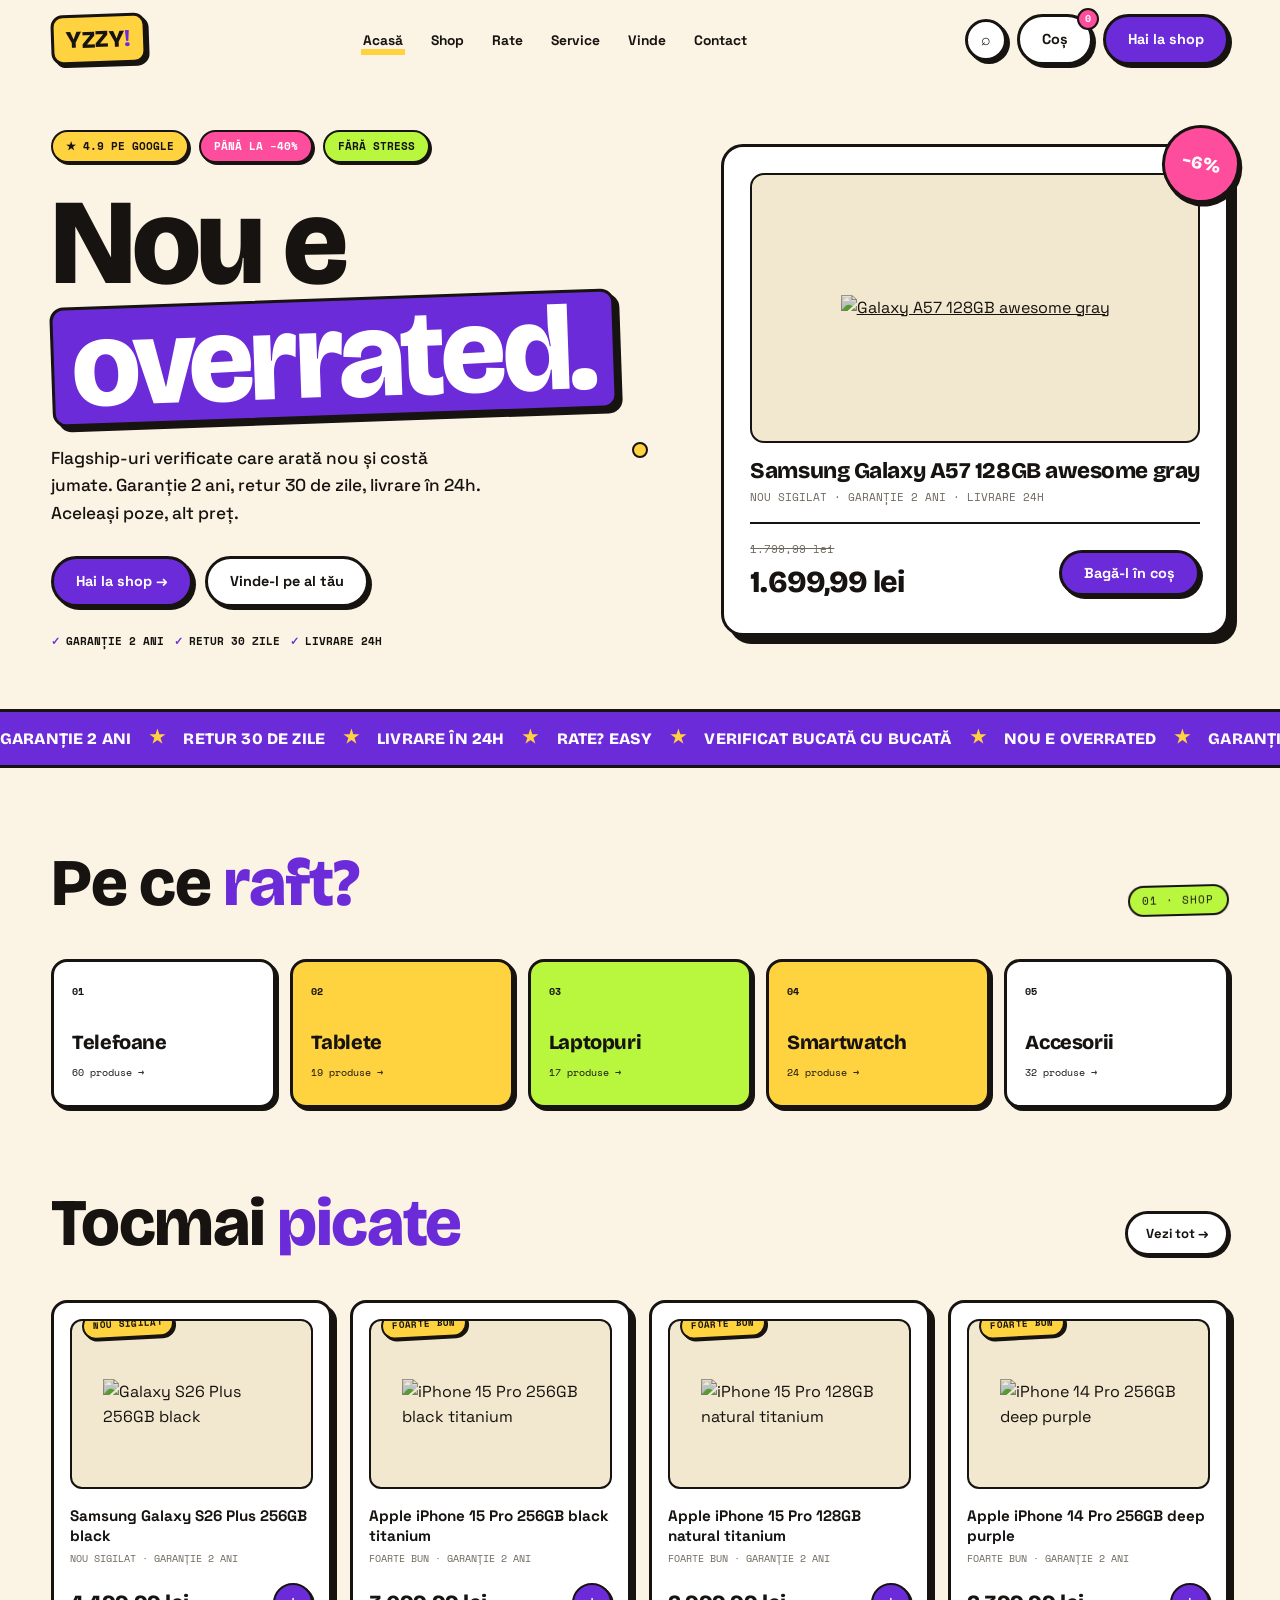
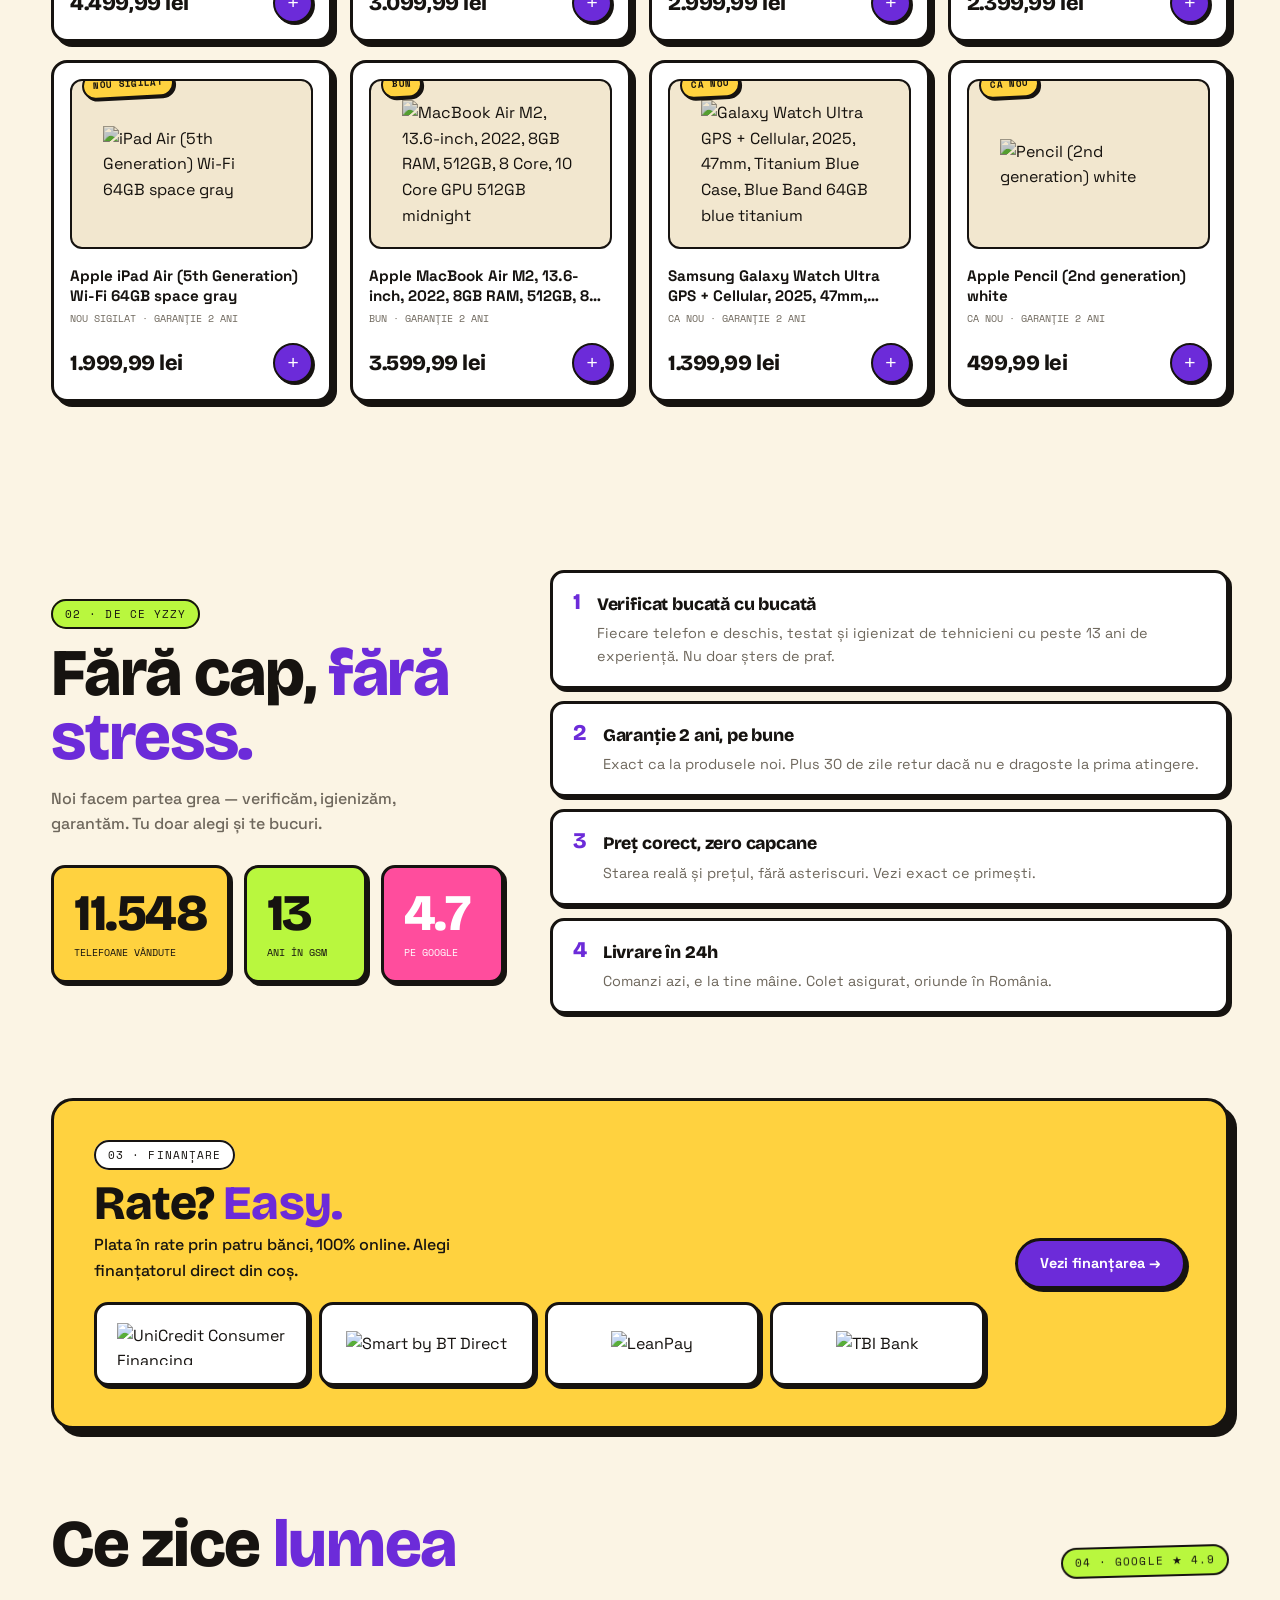
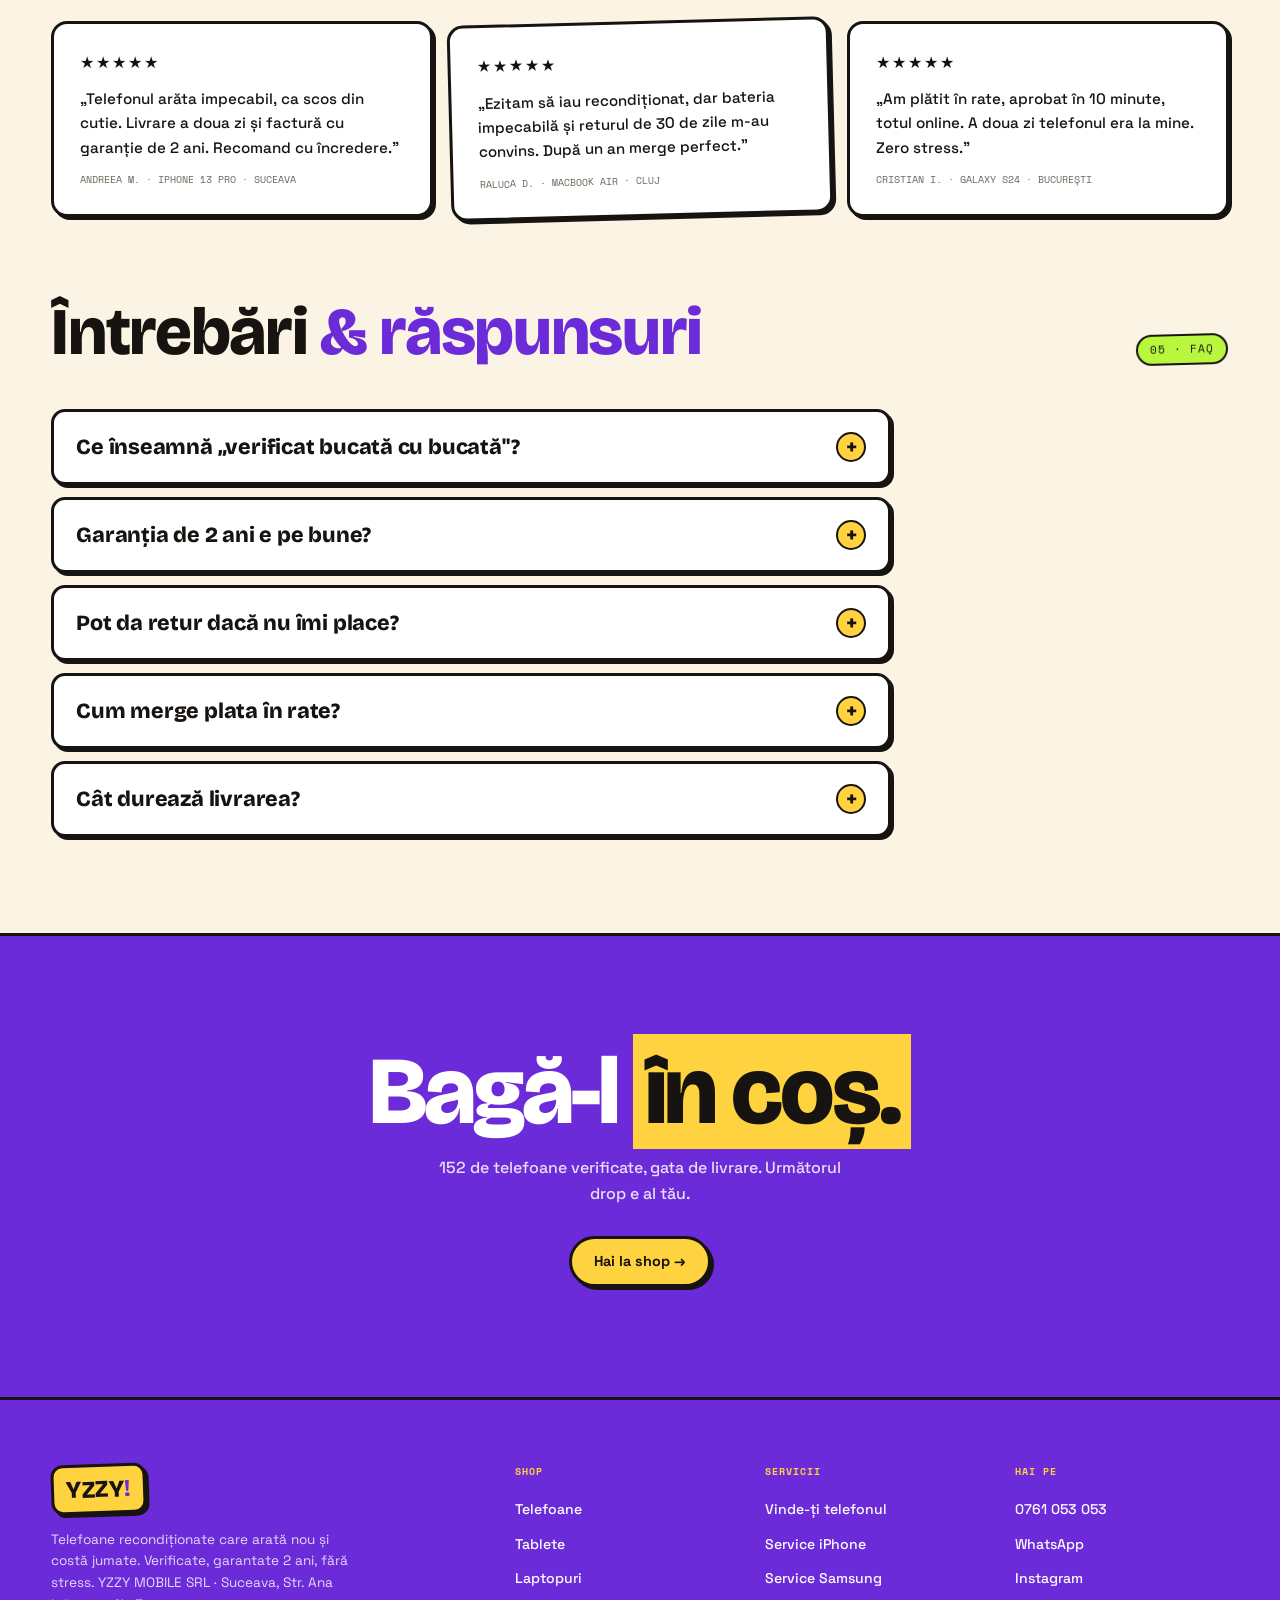
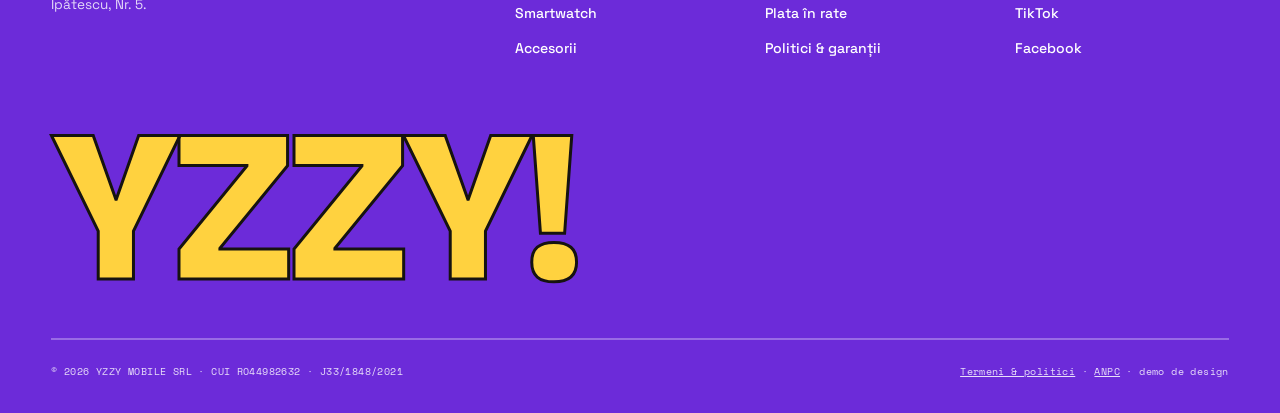
==== index.html @ 76407281 "YZZY! — NEO-POP: concept 4 (violet + galben, neo-brutalism Gen Z), logo YZZY! sticker, borduri groas" ====
<!DOCTYPE html>
<html lang="ro">
<head>
<meta charset="UTF-8">
<meta name="viewport" content="width=device-width, initial-scale=1.0">
<title>YZZY! — Nou e overrated. Telefoane recondiționate, garantate 2 ani</title>
<meta name="description" content="Flagship-uri recondiționate care arată nou și costă jumate. Garanție 2 ani, retur 30 de zile, livrare în 24h, plata în rate. Fără stress.">
<link rel="stylesheet" href="theme.css?v=1">
<style>
.hero{padding:130px 4vw 60px;position:relative;overflow:hidden}
.hero-grid{display:grid;grid-template-columns:1.1fr .9fr;gap:50px;align-items:center}
@media(max-width:1000px){.hero-grid{grid-template-columns:1fr;gap:40px}}
.hero-badges{display:flex;gap:10px;flex-wrap:wrap;margin-bottom:26px}
.hbadge{font-family:var(--f-mono);font-size:.66rem;font-weight:700;text-transform:uppercase;border:2px solid var(--ink);border-radius:100px;padding:6px 13px;box-shadow:2px 2px 0 var(--ink)}
.hbadge.y{background:var(--yellow)}.hbadge.p{background:var(--pink);color:#fff}.hbadge.l{background:var(--lime)}
.hero h1{font-size:clamp(3rem,9.5vw,8rem);letter-spacing:-.03em;line-height:.9}
.hero h1 .hl-v{display:inline-block;transform:rotate(-2deg);border:3px solid var(--ink);border-radius:14px;box-shadow:var(--shadow);padding:.02em .14em}
.hero-sub{max-width:430px;color:var(--ink);font-size:1.08rem;font-weight:500;margin:26px 0 28px}
.hero-actions{display:flex;gap:12px;flex-wrap:wrap;margin-bottom:26px}
.hero-trust{display:flex;gap:10px;flex-wrap:wrap}
.hero-trust span{font-family:var(--f-mono);font-size:.66rem;font-weight:700;text-transform:uppercase;color:var(--ink);display:flex;align-items:center;gap:6px}
.hero-trust span::before{content:"✓";color:var(--violet)}
/* card featured sticker */
.feat{background:#fff;border:var(--bd);border-radius:22px;padding:26px;box-shadow:var(--shadow-lg);position:relative;transform:rotate(1deg)}
.feat .splat{position:absolute;top:-22px;right:-14px;width:78px;height:78px;background:var(--pink);color:#fff;border:var(--bd);border-radius:50%;display:grid;place-items:center;text-align:center;font-family:var(--f-display);font-weight:800;font-size:1.1rem;line-height:.9;transform:rotate(12deg);box-shadow:var(--shadow-sm);z-index:3}
.feat .fimg{height:270px;border:2px solid var(--ink);border-radius:14px;background:var(--paper-2);display:grid;place-items:center;margin-bottom:16px}
.feat .fimg img{max-height:240px;max-width:80%;object-fit:contain;mix-blend-mode:multiply}
.feat h3{font-family:var(--f-display);font-weight:800;font-size:1.4rem;letter-spacing:-.02em;line-height:1.1}
.feat .fstate{font-family:var(--f-mono);font-size:.66rem;text-transform:uppercase;color:var(--muted);margin:6px 0 16px}
.feat .ffoot{display:flex;align-items:center;justify-content:space-between;gap:14px;border-top:2px solid var(--ink);padding-top:16px}
.feat .fprice{font-family:var(--f-display);font-weight:800;font-size:1.9rem;letter-spacing:-.03em}
.feat .fprice s{display:block;font-family:var(--f-mono);font-weight:400;font-size:.7rem;color:var(--muted);letter-spacing:0}
/* sectiuni */
.cat-grid{display:grid;grid-template-columns:repeat(5,1fr);gap:14px}
.cat{background:#fff;border:var(--bd);border-radius:var(--radius);padding:22px 18px;text-decoration:none;color:var(--ink);display:flex;flex-direction:column;gap:26px;box-shadow:var(--shadow-sm);transition:transform .14s,box-shadow .14s,background .15s}
.cat:nth-child(2n){background:var(--yellow)}.cat:nth-child(3n){background:var(--lime)}
.cat:hover{transform:translate(-3px,-3px) rotate(-1deg);box-shadow:6px 6px 0 var(--ink)}
.cat .cc{font-family:var(--f-mono);font-size:.6rem;font-weight:700;text-transform:uppercase}
.cat h3{font-family:var(--f-display);font-weight:800;font-size:1.25rem;letter-spacing:-.02em}
.cat .ccount{font-family:var(--f-mono);font-size:.62rem}
@media(max-width:1000px){.cat-grid{grid-template-columns:repeat(2,1fr)}}
@media(max-width:520px){.cat-grid{grid-template-columns:1fr}}
.why{display:grid;grid-template-columns:.8fr 1.2fr;gap:46px;align-items:center}
@media(max-width:900px){.why{grid-template-columns:1fr}}
.stats{display:grid;grid-template-columns:repeat(3,1fr);gap:14px;margin-top:28px}
.stat{border:var(--bd);border-radius:14px;padding:20px;background:#fff;box-shadow:var(--shadow-sm)}
.stat:nth-child(1){background:var(--yellow)}.stat:nth-child(2){background:var(--lime)}.stat:nth-child(3){background:var(--pink);color:#fff}
.stat b{font-family:var(--f-display);font-weight:800;font-size:clamp(2.2rem,5vw,3.2rem);display:block;line-height:1;letter-spacing:-.03em}
.stat span{font-family:var(--f-mono);font-size:.6rem;text-transform:uppercase;display:block;margin-top:6px}
.why-list{display:flex;flex-direction:column;gap:12px}
.wrow{display:flex;gap:16px;align-items:flex-start;border:var(--bd);border-radius:14px;padding:18px 20px;background:#fff;box-shadow:var(--shadow-sm)}
.wrow .wi{font-family:var(--f-display);font-weight:800;font-size:1.4rem;color:var(--violet);flex:none;line-height:1}
.wrow h4{font-family:var(--f-display);font-weight:800;font-size:1.1rem;margin-bottom:3px;letter-spacing:-.01em}
.wrow p{color:var(--muted);font-size:.9rem}
.rate-strip{background:var(--yellow);border:var(--bd);border-radius:22px;padding:40px;display:grid;grid-template-columns:1fr auto;gap:30px;align-items:center;box-shadow:var(--shadow-lg)}
.rate-tiles{display:grid;grid-template-columns:repeat(4,minmax(120px,1fr));gap:10px;margin-top:18px}
@media(max-width:1000px){.rate-strip{grid-template-columns:1fr}.rate-tiles{grid-template-columns:repeat(2,1fr)}}
.tgrid{display:grid;grid-template-columns:repeat(3,1fr);gap:16px}
@media(max-width:900px){.tgrid{grid-template-columns:1fr}}
.tcard{background:#fff;border:var(--bd);border-radius:var(--radius);padding:26px;display:flex;flex-direction:column;gap:12px;box-shadow:var(--shadow-sm)}
.tcard:nth-child(2){transform:rotate(-1.5deg)}
.tcard .stars{font-size:1rem;letter-spacing:2px}
.tcard p{font-size:.95rem;font-weight:500}
.tcard .who{font-family:var(--f-mono);font-size:.62rem;text-transform:uppercase;color:var(--muted);margin-top:auto}
.faq-item{border:var(--bd);border-radius:14px;margin-bottom:12px;overflow:hidden;background:#fff;box-shadow:var(--shadow-sm)}
.faq-q{width:100%;background:none;border:none;color:var(--ink);font-family:var(--f-display);font-weight:800;font-size:clamp(1.05rem,2.2vw,1.35rem);text-align:left;padding:20px 22px;display:flex;justify-content:space-between;align-items:center;gap:18px;cursor:none;letter-spacing:-.01em}
.faq-q .ic{flex:none;width:30px;height:30px;border:2px solid var(--ink);border-radius:50%;display:grid;place-items:center;background:var(--yellow);transition:transform .3s,background .3s}
.faq-item.open .faq-q .ic{transform:rotate(45deg);background:var(--violet);color:#fff}
.faq-a{max-height:0;overflow:hidden;transition:max-height .4s cubic-bezier(.22,1,.36,1)}
.faq-a p{color:var(--muted);padding:0 22px 22px;font-size:.95rem}
.final{padding:110px 4vw;text-align:center;background:var(--violet);color:#fff;border-top:3px solid var(--ink)}
.final h2{font-size:clamp(2.6rem,8vw,6rem);margin-bottom:18px;letter-spacing:-.03em}
.final h2 .hl{color:var(--ink)}
.final p{color:rgba(255,255,255,.85);max-width:440px;margin:0 auto 30px;font-weight:500}
</style>
</head>
<body>
<nav id="nav"></nav>

<header class="hero">
  <div class="hero-grid">
    <div>
      <div class="hero-badges">
        <span class="hbadge y">★ 4.9 pe Google</span>
        <span class="hbadge p">până la −40%</span>
        <span class="hbadge l">fără stress</span>
      </div>
      <h1 class="display">Nou e <span class="hl-v">overrated.</span></h1>
      <p class="hero-sub">Flagship-uri verificate care arată nou și costă jumate. Garanție 2 ani, retur 30 de zile, livrare în 24h. Aceleași poze, alt preț.</p>
      <div class="hero-actions">
        <a class="btn btn-violet" href="catalog.html">Hai la shop →</a>
        <a class="btn btn-white" href="vinde.html">Vinde-l pe al tău</a>
      </div>
      <div class="hero-trust"><span>Garanție 2 ani</span><span>Retur 30 zile</span><span>Livrare 24h</span></div>
    </div>
    <div class="feat reveal in" id="feat"></div>
  </div>
</header>

<div class="marq" id="marq" aria-hidden="true"></div>

<section>
  <div class="sec-head reveal">
    <h2 class="sec-title">Pe ce <em>raft?</em></h2>
    <span class="sec-num">01 · SHOP</span>
  </div>
  <div class="cat-grid" id="cats"></div>
</section>

<section style="padding-top:0">
  <div class="sec-head reveal">
    <h2 class="sec-title">Tocmai <em>picate</em></h2>
    <a class="pill" href="catalog.html">Vezi tot →</a>
  </div>
  <div class="pgrid" id="newGrid"></div>
</section>

<section>
  <div class="why">
    <div class="reveal">
      <span class="sec-num">02 · DE CE YZZY</span>
      <h2 class="sec-title" style="margin:16px 0 16px">Fără cap, <em>fără stress.</em></h2>
      <p class="muted" style="max-width:360px;font-weight:500">Noi facem partea grea — verificăm, igienizăm, garantăm. Tu doar alegi și te bucuri.</p>
      <div class="stats">
        <div class="stat"><b data-count="12000" data-suffix="+">0</b><span>telefoane vândute</span></div>
        <div class="stat"><b data-count="13" data-suffix="+">0</b><span>ani în GSM</span></div>
        <div class="stat"><b data-count="4.9" data-dec="1">0</b><span>pe Google</span></div>
      </div>
    </div>
    <div class="why-list reveal">
      <div class="wrow"><span class="wi">1</span><div><h4>Verificat bucată cu bucată</h4><p>Fiecare telefon e deschis, testat și igienizat de tehnicieni cu peste 13 ani de experiență. Nu doar șters de praf.</p></div></div>
      <div class="wrow"><span class="wi">2</span><div><h4>Garanție 2 ani, pe bune</h4><p>Exact ca la produsele noi. Plus 30 de zile retur dacă nu e dragoste la prima atingere.</p></div></div>
      <div class="wrow"><span class="wi">3</span><div><h4>Preț corect, zero capcane</h4><p>Starea reală și prețul, fără asteriscuri. Vezi exact ce primești.</p></div></div>
      <div class="wrow"><span class="wi">4</span><div><h4>Livrare în 24h</h4><p>Comanzi azi, e la tine mâine. Colet asigurat, oriunde în România.</p></div></div>
    </div>
  </div>
</section>

<section style="padding-top:0">
  <div class="rate-strip reveal">
    <div>
      <span class="sec-num" style="background:#fff">03 · FINANȚARE</span>
      <h2 class="sec-title" style="font-size:clamp(1.8rem,4vw,3rem);margin:14px 0 6px">Rate? <em>Easy.</em></h2>
      <p style="font-weight:500;max-width:420px;margin-bottom:6px">Plata în rate prin patru bănci, 100% online. Alegi finanțatorul direct din coș.</p>
      <div class="rate-tiles">
        <a class="partner-tile" href="rate.html#unicredit"><img src="https://yzzy.ro/wp-content/uploads/2025/02/logo-unicredit-contrast-alb-2.jpg" alt="UniCredit Consumer Financing"></a>
        <a class="partner-tile" href="rate.html#bt"><img src="https://yzzy.ro/wp-content/uploads/2025/02/Logo-Smart-by-BT-Direct-1-300x115.webp" alt="Smart by BT Direct"></a>
        <a class="partner-tile" href="rate.html#leanpay"><img src="https://yzzy.ro/wp-content/uploads/2025/06/LP-logo-small-300x86.png" alt="LeanPay"></a>
        <a class="partner-tile" href="rate.html#tbi"><img src="https://yzzy.ro/wp-content/uploads/2025/02/tbi-bank-logo.webp" alt="TBI Bank"></a>
      </div>
    </div>
    <a class="btn btn-violet" href="rate.html">Vezi finanțarea →</a>
  </div>
</section>

<section style="padding-top:0">
  <div class="sec-head reveal">
    <h2 class="sec-title">Ce zice <em>lumea</em></h2>
    <span class="sec-num">04 · GOOGLE ★ 4.9</span>
  </div>
  <div class="tgrid">
    <div class="tcard reveal"><span class="stars">★★★★★</span><p>„Telefonul arăta impecabil, ca scos din cutie. Livrare a doua zi și factură cu garanție de 2 ani. Recomand cu încredere."</p><span class="who">Andreea M. · iPhone 13 Pro · Suceava</span></div>
    <div class="tcard reveal"><span class="stars">★★★★★</span><p>„Ezitam să iau recondiționat, dar bateria impecabilă și returul de 30 de zile m-au convins. După un an merge perfect."</p><span class="who">Raluca D. · MacBook Air · Cluj</span></div>
    <div class="tcard reveal"><span class="stars">★★★★★</span><p>„Am plătit în rate, aprobat în 10 minute, totul online. A doua zi telefonul era la mine. Zero stress."</p><span class="who">Cristian I. · Galaxy S24 · București</span></div>
  </div>
</section>

<section style="padding-top:0" id="faq">
  <div class="sec-head reveal">
    <h2 class="sec-title">Întrebări <em>& răspunsuri</em></h2>
    <span class="sec-num">05 · FAQ</span>
  </div>
  <div style="max-width:840px">
    <div class="faq-item reveal"><button class="faq-q">Ce înseamnă „verificat bucată cu bucată"?<span class="ic">+</span></button>
      <div class="faq-a"><p>Fiecare dispozitiv e deschis, inspectat și testat de tehnicieni cu peste 13 ani de experiență: baterie, ecran, camere, senzori, conectivitate. Apoi e igienizat profesional. Nu intră la vânzare până nu e impecabil.</p></div></div>
    <div class="faq-item reveal"><button class="faq-q">Garanția de 2 ani e pe bune?<span class="ic">+</span></button>
      <div class="faq-a"><p>Pe bune. 24 de luni pentru persoane fizice (12 luni pentru firme și anumite categorii). Orice defect care nu e din utilizare greșită se repară gratuit în service-ul nostru din Suceava.</p></div></div>
    <div class="faq-item reveal"><button class="faq-q">Pot da retur dacă nu îmi place?<span class="ic">+</span></button>
      <div class="faq-a"><p>Da, ai 30 de zile de la primire. Produsul trebuie returnat în starea în care l-ai primit, iar banii se întorc prin transfer bancar în maximum 30 de zile.</p></div></div>
    <div class="faq-item reveal"><button class="faq-q">Cum merge plata în rate?<span class="ic">+</span></button>
      <div class="faq-a"><p>Alegi finanțarea direct din coș: UniCredit Consumer Financing, Smart by BT Direct, LeanPay sau TBI Bank. Aprobarea durează câteva minute, 100% online. Dobânda și DAE sunt stabilite de fiecare finanțator, în funcție de numărul de rate.</p></div></div>
    <div class="faq-item reveal"><button class="faq-q">Cât durează livrarea?<span class="ic">+</span></button>
      <div class="faq-a"><p>De regulă 24 de ore, orientativ 1–3 zile lucrătoare în funcție de zonă. Livrarea e gratuită, prin curier, cu colet asigurat.</p></div></div>
  </div>
</section>

<section class="final">
  <h2 class="display reveal">Bagă-l <span class="hl">în coș.</span></h2>
  <p class="reveal">152 de telefoane verificate, gata de livrare. Următorul drop e al tău.</p>
  <a class="btn btn-yellow reveal" href="catalog.html">Hai la shop →</a>
</section>

<footer id="footer"></footer>

<script src="data/catalog.js?v=1"></script>
<script src="app.js?v=1"></script>
<script>
renderNav('index.html');
renderMarquee(document.getElementById('marq'));
renderFooter(document.getElementById('footer'));

// featured (cel mai nou telefon cu reducere)
const feat=P.filter(p=>p.cat==='telefoane').find(p=>p.on_sale&&p.regular>p.price)||P.find(p=>p.cat==='telefoane');
const fsale=feat.on_sale&&feat.regular>feat.price;
document.getElementById('feat').innerHTML=`
  <span class="splat">${fsale?('−'+Math.round((1-feat.price/feat.regular)*100)+'%'):'NOU'}</span>
  <a class="fimg" href="produs.html?id=${feat.id}"><img src="${feat.imgs[0]}" alt="${feat.name}"></a>
  <h3>${feat.brand} ${feat.name}</h3>
  <div class="fstate">${feat.condition} · garanție 2 ani · livrare 24h</div>
  <div class="ffoot">
    <span class="fprice">${fsale?`<s>${fmtLei(feat.regular)}</s>`:''}${fmtLei(feat.price)}</span>
    <button class="btn btn-violet" data-add="${feat.id}">Bagă-l în coș</button>
  </div>`;
document.getElementById('feat').addEventListener('click',e=>{const b=e.target.closest('[data-add]');if(b){e.preventDefault();addToCart(b.dataset.add);}});

// categorii
document.getElementById('cats').innerHTML=CATS.map((c,i)=>{
  const n=P.filter(p=>p.cat===c.key).length;
  return `<a class="cat reveal" href="catalog.html?cat=${c.key}">
    <span class="cc">0${i+1}</span>
    <div><h3>${c.label}</h3><span class="ccount">${n} produse →</span></div></a>`;
}).join('');

// tocmai picate
const newGrid=document.getElementById('newGrid');
newGrid.innerHTML=P.filter(p=>p.cat==='telefoane').slice(0,4)
  .concat(P.filter(p=>p.cat==='tablete').slice(0,1),P.filter(p=>p.cat==='laptopuri').slice(0,1),P.filter(p=>p.cat==='smartwatch').slice(0,1),P.filter(p=>p.cat==='accesorii').slice(0,1))
  .map(cardHTML).join('');
bindAddButtons(newGrid);

// FAQ
document.querySelectorAll('.faq-q').forEach(btn=>btn.addEventListener('click',()=>{
  const item=btn.parentElement,ans=item.querySelector('.faq-a'),open=item.classList.contains('open');
  document.querySelectorAll('.faq-item.open').forEach(o=>{o.classList.remove('open');o.querySelector('.faq-a').style.maxHeight=null});
  if(!open){item.classList.add('open');ans.style.maxHeight=ans.scrollHeight+'px'}
}));

initReveal();initCounters();
</script>
</body>
</html>
---- theme.css ----
/* YZZY — NEO-POP · temă comună (violet + galben, neo-brutalism Gen Z) */
@import url('https://fonts.googleapis.com/css2?family=Bricolage+Grotesque:opsz,wght@12..96,600;12..96,700;12..96,800&family=Space+Grotesk:wght@400;500;700&family=Space+Mono:wght@400;700&display=swap');

:root{
  --paper:#FBF4E4;
  --paper-2:#F2E7CF;
  --card:#FFFFFF;
  --ink:#161310;
  --violet:#6C2BD9;
  --violet-deep:#4A1A9E;
  --yellow:#FFD23F;
  --pink:#FF4D9D;
  --lime:#B9F73E;
  --muted:#6E675C;
  --shadow:5px 5px 0 var(--ink);
  --shadow-sm:3px 3px 0 var(--ink);
  --shadow-lg:8px 8px 0 var(--ink);
  --bd:3px solid var(--ink);
  --radius:16px;
  --f-display:'Bricolage Grotesque',sans-serif;
  --f-text:'Space Grotesk',sans-serif;
  --f-mono:'Space Mono',monospace;
}
*{margin:0;padding:0;box-sizing:border-box}
html{scroll-behavior:smooth}
body{background:var(--paper);color:var(--ink);font-family:var(--f-text);font-size:16px;line-height:1.6;-webkit-font-smoothing:antialiased;overflow-x:hidden;cursor:none}
::selection{background:var(--yellow);color:var(--ink)}
a{color:inherit}
img{max-width:100%}

.display{font-family:var(--f-display);font-weight:800;letter-spacing:-.02em;line-height:.95}
.mono{font-family:var(--f-mono);letter-spacing:.02em;text-transform:uppercase}
.violet{color:var(--violet)}
.muted{color:var(--muted)}
.hl{background:var(--yellow);padding:0 .12em;box-decoration-break:clone;-webkit-box-decoration-break:clone}
.hl-v{background:var(--violet);color:#fff;padding:0 .12em;box-decoration-break:clone;-webkit-box-decoration-break:clone}

/* ---------- cursor sticker ---------- */
.cur{position:fixed;width:16px;height:16px;border-radius:50%;background:var(--yellow);border:2px solid var(--ink);pointer-events:none;z-index:10000;transform:translate(-50%,-50%);transition:width .18s,height .18s,background .18s}
.cur.big{width:46px;height:46px;background:var(--violet)}
@media(hover:none){.cur{display:none}body{cursor:auto}}

/* ---------- nav ---------- */
nav{position:fixed;top:0;left:0;right:0;z-index:100;display:flex;align-items:center;justify-content:space-between;gap:16px;padding:14px 4vw;transition:background .3s;border-bottom:3px solid transparent}
nav.scrolled{background:var(--paper);border-bottom-color:var(--ink)}
.logo{text-decoration:none;display:inline-flex;align-items:center;transition:transform .2s}
.logo:hover{transform:rotate(-3deg) scale(1.04)}
.logo .sticker{font-family:var(--f-display);font-weight:800;font-size:1.5rem;letter-spacing:-.02em;background:var(--yellow);color:var(--ink);border:var(--bd);border-radius:12px;padding:3px 12px;box-shadow:var(--shadow-sm);transform:rotate(-2deg);display:inline-block}
.logo .sticker b{color:var(--violet)}
.nav-links{display:flex;gap:24px;list-style:none}
.nav-links a{font-family:var(--f-text);font-size:.86rem;font-weight:700;color:var(--ink);text-decoration:none;padding:4px 2px;transition:color .15s;position:relative}
.nav-links a::after{content:"";position:absolute;left:0;right:0;bottom:-2px;height:6px;background:var(--yellow);z-index:-1;transform:scaleX(0);transform-origin:left;transition:transform .2s}
.nav-links a:hover,.nav-links a.active{color:var(--ink)}
.nav-links a:hover::after,.nav-links a.active::after{transform:scaleX(1)}
.nav-cta{display:flex;gap:10px;align-items:center}
.btn{display:inline-flex;align-items:center;justify-content:center;gap:8px;font-family:var(--f-text);font-weight:700;font-size:.9rem;padding:11px 22px;border-radius:100px;text-decoration:none;border:var(--bd);cursor:none;box-shadow:var(--shadow-sm);transition:transform .12s,box-shadow .12s,background .2s,color .2s}
.btn:hover{transform:translate(-2px,-2px);box-shadow:5px 5px 0 var(--ink)}
.btn:active{transform:translate(2px,2px);box-shadow:0 0 0 var(--ink)}
.btn-violet{background:var(--violet);color:#fff}
.btn-yellow{background:var(--yellow);color:var(--ink)}
.btn-white{background:#fff;color:var(--ink)}
#cartBtn{position:relative}
.cart-count{position:absolute;top:-9px;right:-9px;min-width:22px;height:22px;border-radius:100px;background:var(--pink);color:#fff;border:2px solid var(--ink);font-family:var(--f-mono);font-size:.62rem;font-weight:700;display:grid;place-items:center;padding:0 5px}
.icon-btn{width:42px;height:42px;border-radius:50%;border:var(--bd);background:#fff;color:var(--ink);cursor:none;display:grid;place-items:center;font-size:1rem;box-shadow:var(--shadow-sm);transition:transform .12s,box-shadow .12s,background .2s}
.icon-btn:hover{transform:translate(-2px,-2px);box-shadow:5px 5px 0 var(--ink);background:var(--yellow)}
@media(max-width:980px){.nav-links{display:none}}

/* ---------- marquee ---------- */
.marq{background:var(--violet);border-top:3px solid var(--ink);border-bottom:3px solid var(--ink);overflow:hidden;padding:12px 0}
.marq-track{display:flex;gap:18px;width:max-content;animation:scroll 24s linear infinite}
.marq-track:hover{animation-play-state:paused}
.marq-track span{font-family:var(--f-display);font-weight:800;font-size:1rem;text-transform:uppercase;color:#fff;white-space:nowrap;display:flex;align-items:center;gap:18px;letter-spacing:.01em}
.marq-track i{font-style:normal;color:var(--yellow);font-size:1.1rem}
@keyframes scroll{to{transform:translateX(-50%)}}

/* ---------- secțiuni ---------- */
section{padding:84px 4vw;position:relative}
.sec-head{display:flex;align-items:flex-end;justify-content:space-between;gap:24px;margin-bottom:44px;flex-wrap:wrap}
.sec-num{font-family:var(--f-mono);font-size:.66rem;letter-spacing:.1em;text-transform:uppercase;color:var(--ink);background:var(--lime);border:2px solid var(--ink);padding:5px 12px;border-radius:100px;transform:rotate(-1.5deg)}
.sec-title{font-family:var(--f-display);font-weight:800;font-size:clamp(2.1rem,5.2vw,4.2rem);line-height:.96;letter-spacing:-.02em}
.sec-title em{font-style:normal;color:var(--violet)}
.reveal{opacity:0;transform:translateY(34px);transition:opacity .6s cubic-bezier(.22,1,.36,1),transform .6s cubic-bezier(.22,1,.36,1)}
.reveal.in{opacity:1;transform:none}

/* ---------- board ---------- */
.board{background:var(--card);border:var(--bd);border-radius:var(--radius);overflow:hidden;box-shadow:var(--shadow)}
.board-row{display:flex;gap:14px;align-items:center;padding:15px 20px;border-bottom:2px solid var(--ink);font-size:.86rem;text-decoration:none;transition:background .15s}
.board-row:last-child{border-bottom:none}
a.board-row:hover{background:var(--yellow)}
.board-row .col-name{flex:2;min-width:0;color:var(--ink);font-weight:700;white-space:nowrap;overflow:hidden;text-overflow:ellipsis}
.board-row .col-state{width:120px;color:var(--violet);flex:none;font-family:var(--f-mono);font-size:.7rem;font-weight:700;text-transform:uppercase}
.board-row .col-tag{flex:1.4;min-width:0;color:var(--muted);font-family:var(--f-mono);font-size:.68rem;white-space:nowrap;overflow:hidden;text-overflow:ellipsis}
.board-row .col-price{color:var(--ink);font-family:var(--f-display);font-weight:800;font-size:1.05rem;flex:none}
.board-head{background:var(--paper-2)}
.board-head .col-state,.board-head .col-price,.board-head .col-name{color:var(--muted);font-family:var(--f-mono);font-weight:400;font-size:.64rem;text-transform:uppercase}

/* ---------- carduri produs ---------- */
.pgrid{display:grid;grid-template-columns:repeat(4,1fr);gap:18px}
.pcard{position:relative;background:var(--card);border:var(--bd);border-radius:var(--radius);padding:16px;display:flex;flex-direction:column;gap:5px;text-decoration:none;color:var(--ink);box-shadow:var(--shadow);transition:transform .15s,box-shadow .15s}
.pcard:hover{transform:translate(-3px,-3px);box-shadow:8px 8px 0 var(--ink)}
.pvis{position:relative;height:170px;border:2px solid var(--ink);border-radius:12px;background:var(--paper-2);display:grid;place-items:center;margin-bottom:12px;overflow:hidden}
.pvis img{max-width:74%;max-height:82%;object-fit:contain;mix-blend-mode:multiply;transition:transform .3s cubic-bezier(.34,1.56,.64,1)}
.pcard:hover .pvis img{transform:scale(1.07) rotate(-2deg)}
.ptag{position:absolute;top:-10px;left:10px;z-index:2;font-family:var(--f-mono);font-size:.58rem;font-weight:700;letter-spacing:.04em;text-transform:uppercase;color:var(--ink);background:var(--yellow);border:2px solid var(--ink);padding:4px 9px;border-radius:100px;transform:rotate(-3deg);box-shadow:2px 2px 0 var(--ink)}
.pname{font-weight:700;font-size:.95rem;line-height:1.3;display:-webkit-box;-webkit-line-clamp:2;-webkit-box-orient:vertical;overflow:hidden;min-height:2.5em}
.pstate{font-family:var(--f-mono);font-size:.6rem;text-transform:uppercase;color:var(--muted)}
.pfoot{display:flex;align-items:center;justify-content:space-between;margin-top:12px}
.pprice{font-family:var(--f-display);font-weight:800;font-size:1.35rem;letter-spacing:-.02em}
.pprice s{font-family:var(--f-mono);font-weight:400;font-size:.62rem;color:var(--muted);margin-right:6px;letter-spacing:0}
.padd{width:40px;height:40px;border-radius:50%;background:var(--violet);border:2px solid var(--ink);color:#fff;font-size:1.2rem;cursor:none;display:grid;place-items:center;box-shadow:2px 2px 0 var(--ink);transition:transform .12s,box-shadow .12s,background .2s}
.padd:hover{background:var(--yellow);color:var(--ink);transform:translate(-1px,-1px) rotate(90deg);box-shadow:3px 3px 0 var(--ink)}
@media(max-width:1100px){.pgrid{grid-template-columns:repeat(3,1fr)}}
@media(max-width:820px){.pgrid{grid-template-columns:repeat(2,1fr)}}
@media(max-width:520px){.pgrid{grid-template-columns:1fr}}

/* ---------- pills ---------- */
.pills{display:flex;gap:8px;flex-wrap:wrap}
.pill{font-family:var(--f-text);font-size:.82rem;font-weight:700;padding:9px 18px;border-radius:100px;border:var(--bd);background:#fff;color:var(--ink);cursor:none;transition:transform .12s,box-shadow .12s,background .15s;box-shadow:2px 2px 0 var(--ink);text-decoration:none}
.pill:hover{transform:translate(-2px,-2px);box-shadow:4px 4px 0 var(--ink)}
.pill.active{background:var(--violet);color:#fff}

/* ---------- parteneri ---------- */
.partner-tile{background:#fff;border:var(--bd);border-radius:14px;padding:16px 20px;display:grid;place-items:center;text-decoration:none;box-shadow:var(--shadow-sm);transition:transform .12s,box-shadow .12s;min-height:84px}
.partner-tile img{max-height:42px;max-width:100%;object-fit:contain}
.partner-tile:hover{transform:translate(-3px,-3px);box-shadow:6px 6px 0 var(--ink)}

/* ---------- footer ---------- */
footer{border-top:3px solid var(--ink);padding:64px 4vw 34px;background:var(--violet);color:#fff}
.foot-grid{display:grid;grid-template-columns:2fr 1fr 1fr 1fr;gap:36px;margin-bottom:50px}
.foot-grid h5{font-family:var(--f-mono);font-size:.62rem;letter-spacing:.1em;text-transform:uppercase;color:var(--yellow);margin-bottom:16px}
.foot-grid ul{list-style:none}
.foot-grid li{margin-bottom:9px}
.foot-grid a{color:#fff;text-decoration:none;font-size:.88rem;font-weight:500;transition:color .2s}
.foot-grid a:hover{color:var(--yellow)}
.foot-brand p{color:rgba(255,255,255,.82);font-size:.85rem;max-width:300px;margin-top:14px}
.foot-mega{font-family:var(--f-display);font-weight:800;font-size:clamp(4rem,17vw,15rem);line-height:.82;letter-spacing:-.03em;color:var(--yellow);-webkit-text-stroke:3px var(--ink);margin:10px 0 40px}
.foot-bottom{display:flex;justify-content:space-between;gap:18px;flex-wrap:wrap;border-top:2px solid rgba(255,255,255,.3);padding-top:24px;font-family:var(--f-mono);font-size:.62rem;letter-spacing:.04em;color:rgba(255,255,255,.85)}
.foot-bottom a{color:inherit}
@media(max-width:900px){.foot-grid{grid-template-columns:1fr 1fr}}

/* ---------- toast ---------- */
.toast{position:fixed;bottom:24px;left:50%;transform:translate(-50%,90px) rotate(-1.5deg);background:var(--yellow);color:var(--ink);border:var(--bd);font-family:var(--f-display);font-weight:700;font-size:.9rem;padding:13px 22px;border-radius:100px;z-index:300;transition:transform .35s cubic-bezier(.34,1.56,.64,1);pointer-events:none;box-shadow:var(--shadow)}
.toast.show{transform:translate(-50%,0) rotate(-1.5deg)}
.toast b{color:var(--violet)}

/* ---------- search ---------- */
.search-ov{position:fixed;inset:0;background:rgba(108,43,217,.95);backdrop-filter:blur(6px);z-index:250;display:none;padding:14vh 6vw 0;flex-direction:column;align-items:center}
.search-ov.show{display:flex}
.search-ov input{width:min(640px,100%);background:#fff;border:var(--bd);box-shadow:var(--shadow);color:var(--ink);font-family:var(--f-display);font-weight:800;font-size:clamp(1.4rem,4vw,2.4rem);padding:14px 18px;border-radius:14px;outline:none}
.search-ov input::placeholder{color:#B8B0A2}
.search-res{width:min(640px,100%);margin-top:18px;max-height:50vh;overflow:auto}
.search-res a{display:flex;justify-content:space-between;gap:14px;padding:13px 16px;background:#fff;border:2px solid var(--ink);border-radius:10px;margin-bottom:8px;text-decoration:none;color:var(--ink);font-size:.9rem;font-weight:500;transition:background .15s}
.search-res a:hover{background:var(--yellow)}
.search-res a b{font-family:var(--f-display);font-weight:800;white-space:nowrap}
.search-close{position:absolute;top:26px;right:5vw;background:var(--yellow)}

@media(prefers-reduced-motion:reduce){*{animation-duration:.01ms !important;transition-duration:.01ms !important}}
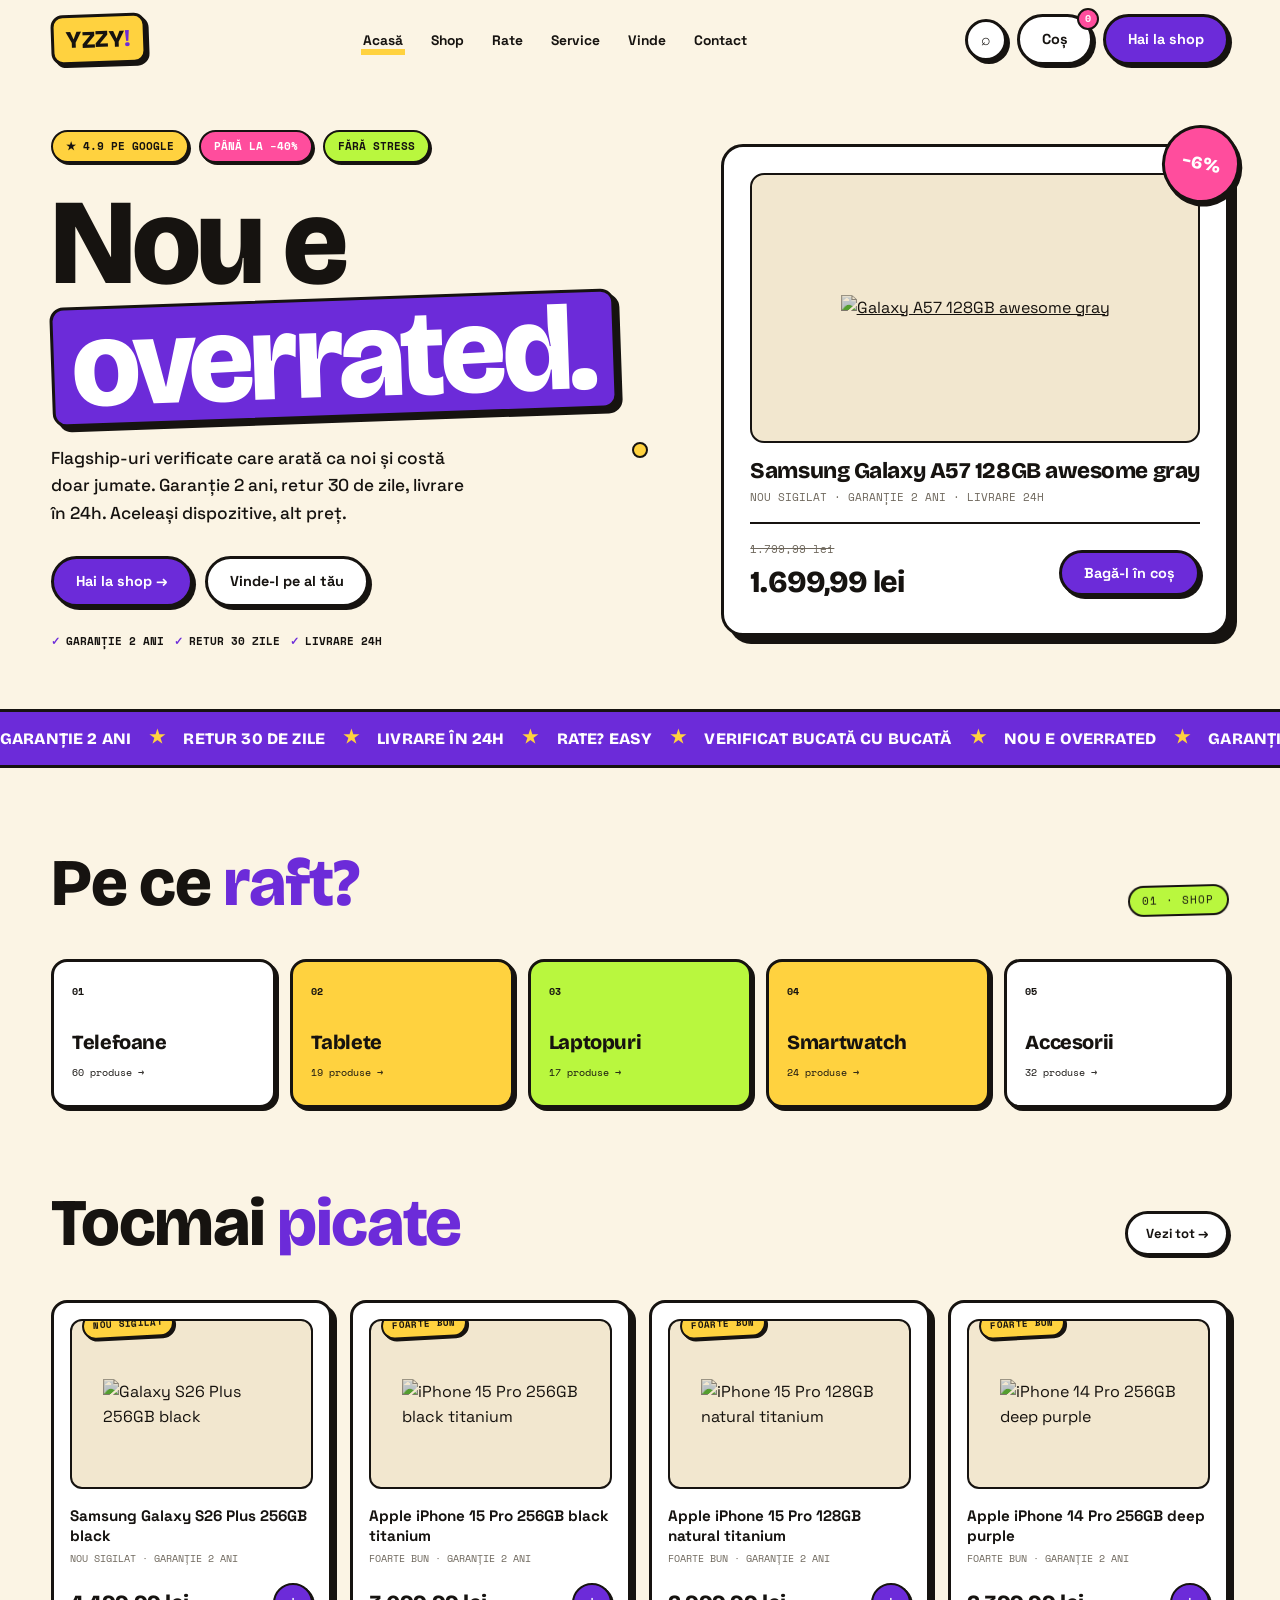
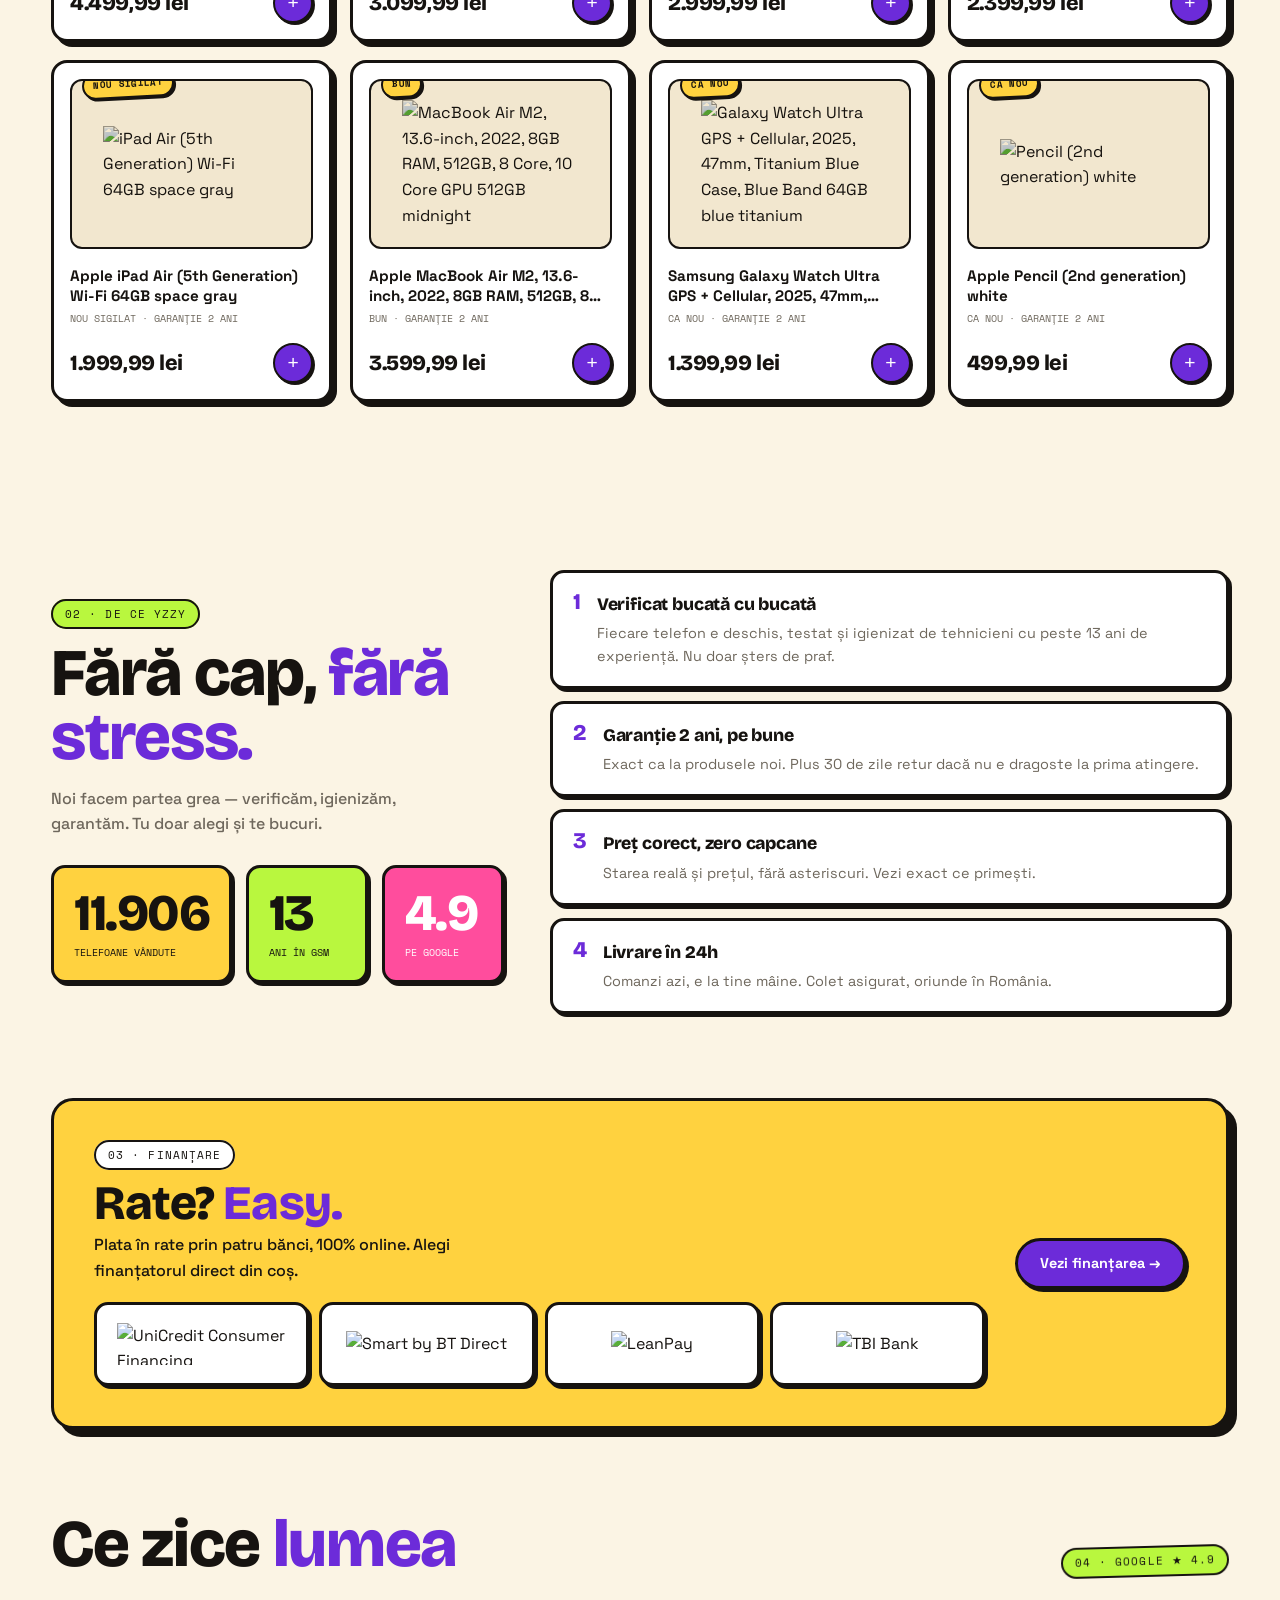
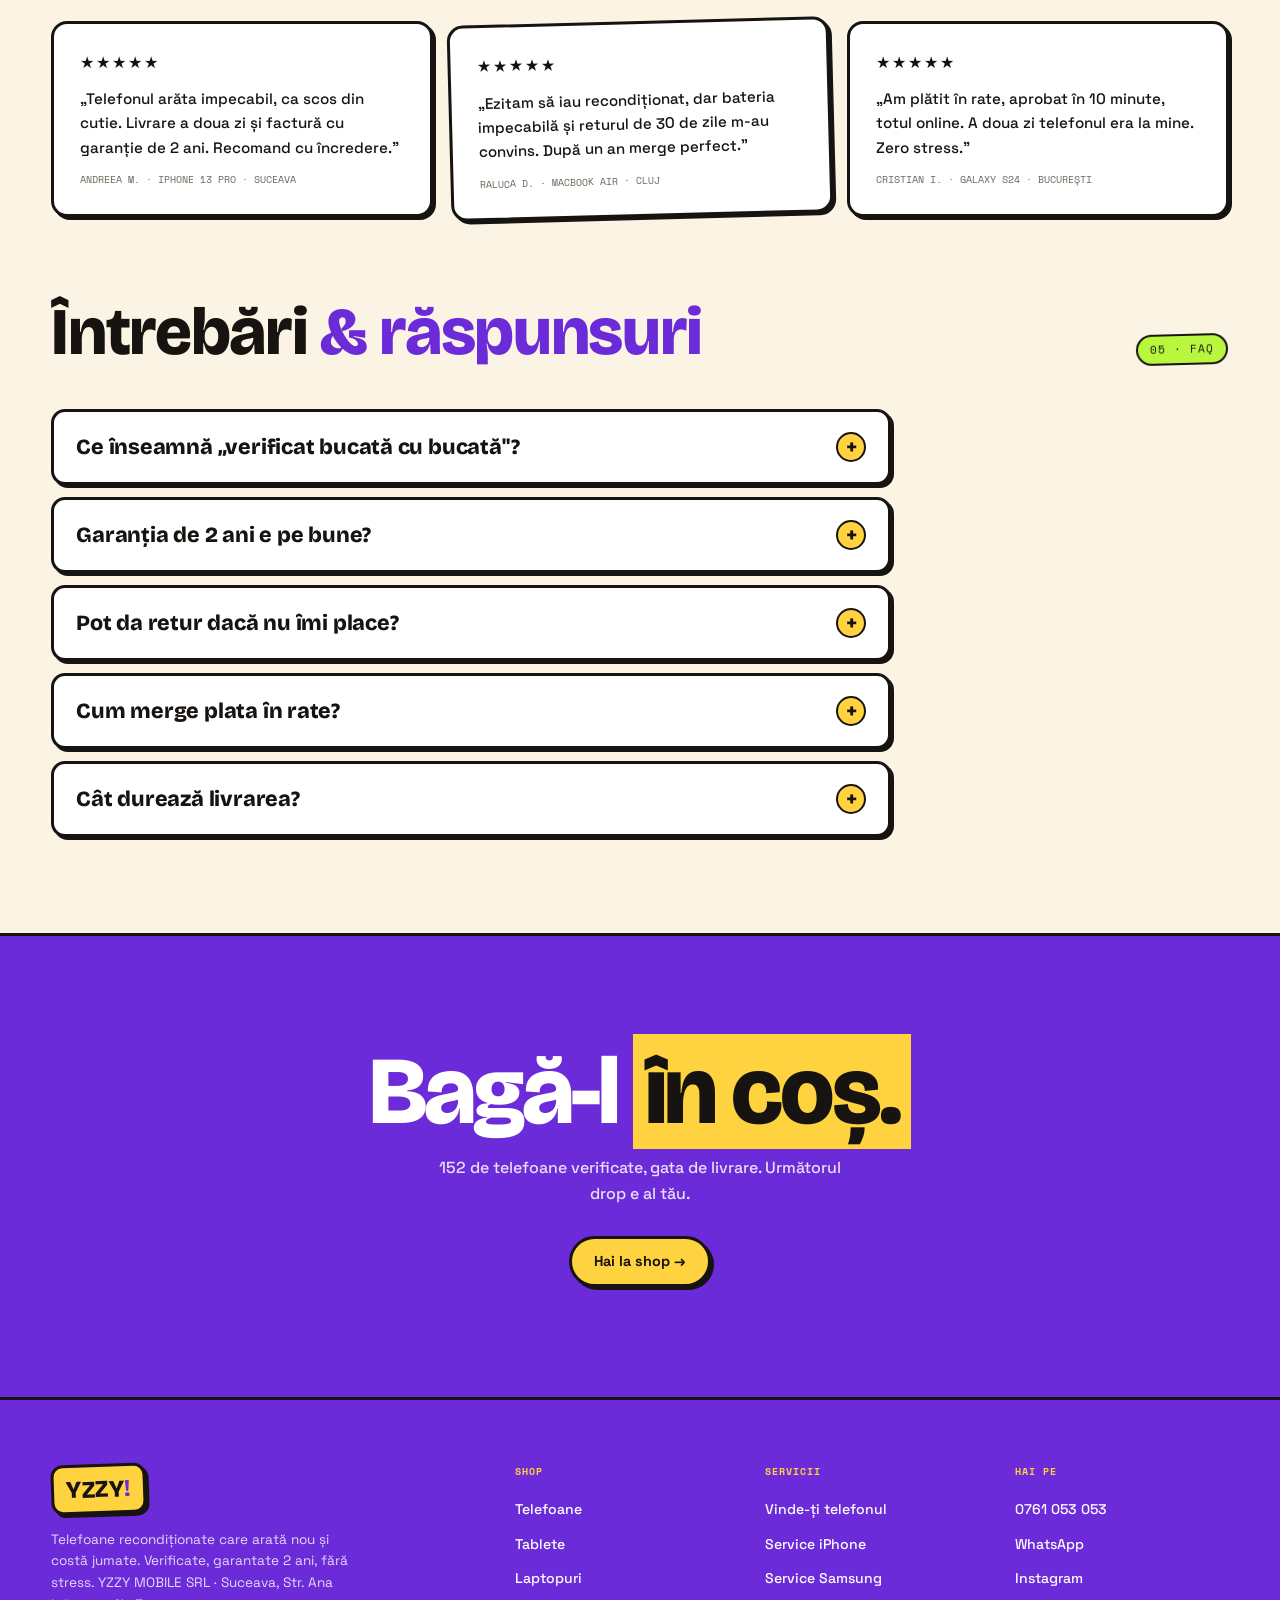
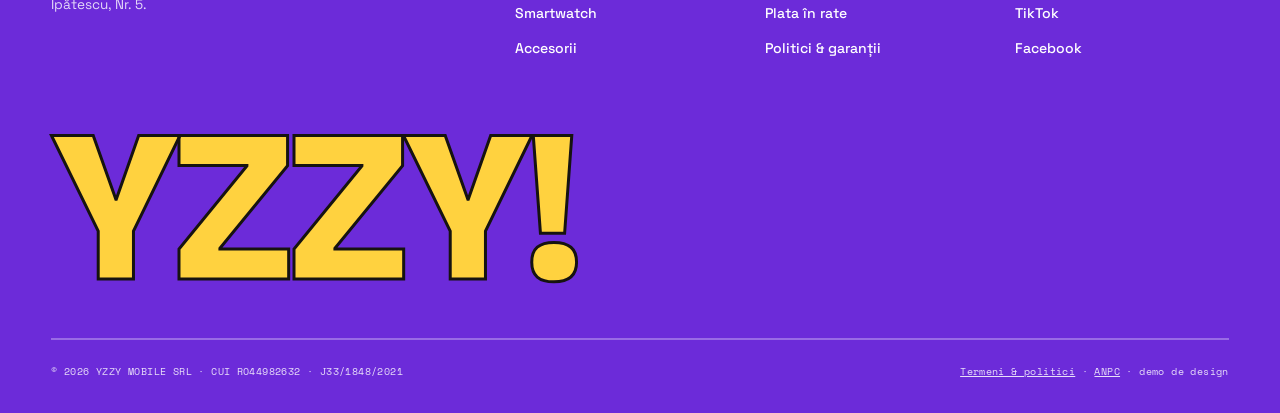
==== commit 7f78ef3b: "Hero subtitlu: 'arată ca noi', 'doar jumate', 'aceleași dispozitive'" ====
--- a/index.html
+++ b/index.html
@@ -86,7 +86,7 @@
         <span class="hbadge l">fără stress</span>
       </div>
       <h1 class="display">Nou e <span class="hl-v">overrated.</span></h1>
-      <p class="hero-sub">Flagship-uri verificate care arată nou și costă jumate. Garanție 2 ani, retur 30 de zile, livrare în 24h. Aceleași poze, alt preț.</p>
+      <p class="hero-sub">Flagship-uri verificate care arată ca noi și costă doar jumate. Garanție 2 ani, retur 30 de zile, livrare în 24h. Aceleași dispozitive, alt preț.</p>
       <div class="hero-actions">
         <a class="btn btn-violet" href="catalog.html">Hai la shop →</a>
         <a class="btn btn-white" href="vinde.html">Vinde-l pe al tău</a>
